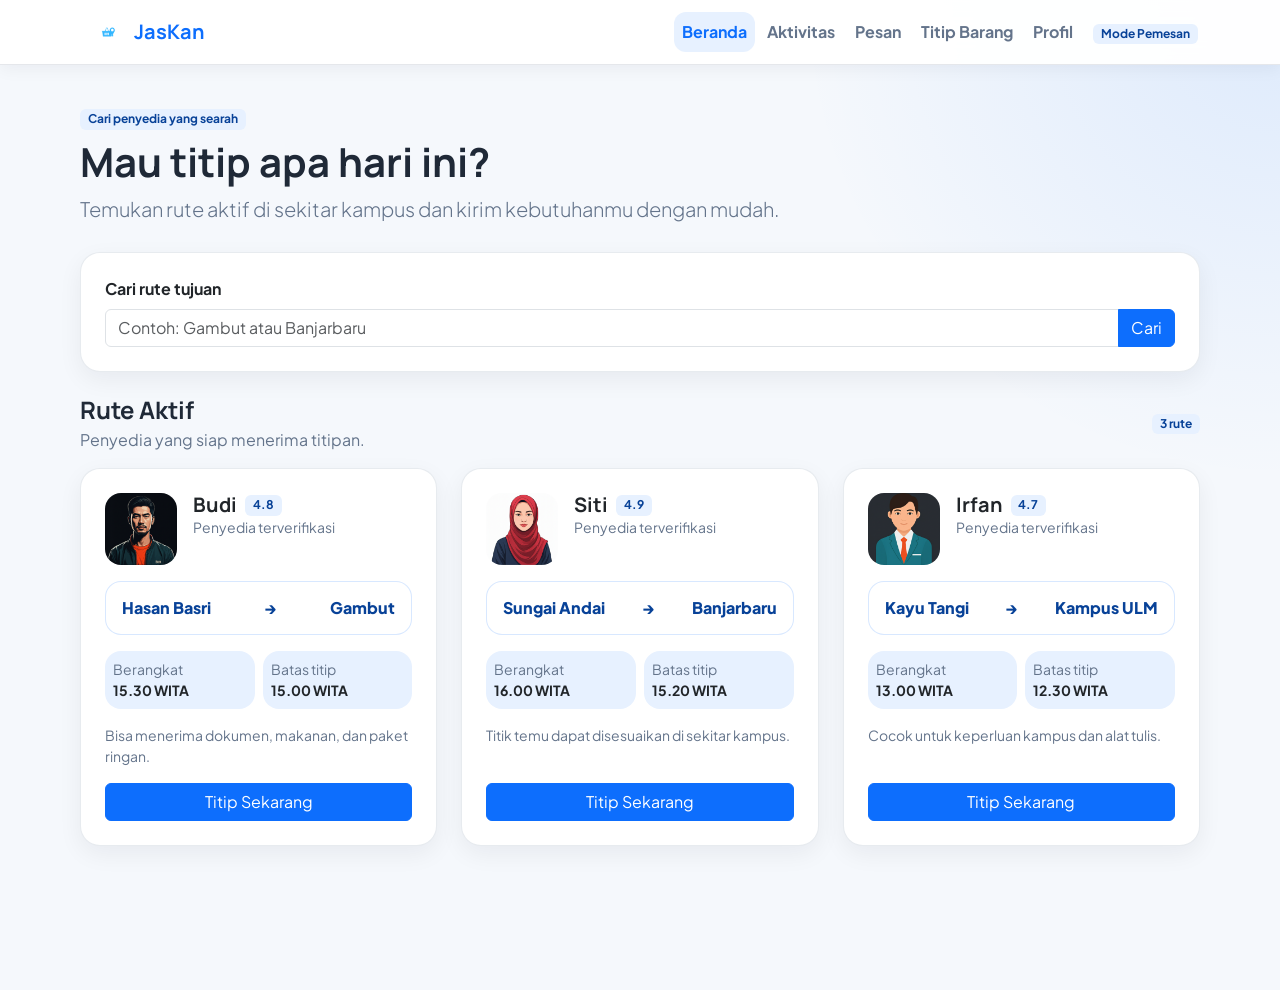
==== index.html @ 5e305ab1 "perpindahan ke js" ====
<!doctype html>
<html lang="id">
  <head>
    <meta charset="utf-8">
    <meta name="viewport" content="width=device-width, initial-scale=1">
    <title>Beranda - JasKan Pemesan</title>
    <link href="https://cdn.jsdelivr.net/npm/bootstrap@5.3.8/dist/css/bootstrap.min.css" rel="stylesheet">
    <link href="https://fonts.googleapis.com/css2?family=Manrope:wght@600;700;800&family=Plus+Jakarta+Sans:wght@400;500;600;700&display=swap" rel="stylesheet">
    <link rel="stylesheet" href="style.css">
  </head>
  <body class="mode-pemesan no-bottom-nav" data-mode="pemesan" data-root="">
    <nav class="navbar navbar-expand-md sticky-top app-navbar" aria-label="Navigasi utama">
      <div class="container">
        <button class="navbar-brand d-flex align-items-center gap-2 fw-bold border-0 bg-transparent" data-section="home">
          <img class="brand-logo" data-logo src="Asset/logobiru.png" alt="Logo JasKan">
          <span>JasKan</span>
        </button>
        <span class="badge mode-badge ms-auto me-2 d-md-none" data-mode-label>Mode Pemesan</span>
        <button class="navbar-toggler" type="button" data-bs-toggle="collapse" data-bs-target="#main-nav" aria-controls="main-nav" aria-expanded="false" aria-label="Buka navigasi">
          <span class="navbar-toggler-icon"></span>
        </button>
        <div class="collapse navbar-collapse" id="main-nav">
          <ul class="navbar-nav ms-auto align-items-md-center gap-md-1">
            <li class="nav-item"><button class="nav-link" data-section="home">Beranda</button></li>
            <li class="nav-item"><button class="nav-link" data-section="activity">Aktivitas</button></li>
            <li class="nav-item"><button class="nav-link" data-section="inbox">Pesan</button></li>
            <li class="nav-item"><button class="nav-link" data-section="form" data-form-label>Titip Barang</button></li>
            <li class="nav-item"><button class="nav-link" data-section="profile" data-profile-switch title="Ketuk dua kali untuk ganti mode">Profil</button></li>
            <li class="nav-item ms-md-2"><span class="badge mode-badge" data-mode-label>Mode Pemesan</span></li>
          </ul>
        </div>
      </div>
    </nav>

    <main id="app" class="page-shell"></main>

    <script src="jquery.js"></script>
    <script src="https://cdn.jsdelivr.net/npm/bootstrap@5.3.8/dist/js/bootstrap.bundle.min.js"></script>
    <script src="script.js"></script>
  </body>
</html>
---- style.css ----
:root {
  --theme: #0d6efd;
  --theme-dark: #084298;
  --theme-soft: #e7f1ff;
  --theme-rgb: 13, 110, 253;
  --surface: #f5f8fc;
  --text: #1f2937;
}

body.mode-pemesan {
  --theme: #0d6efd;
  --theme-dark: #084298;
  --theme-soft: #e7f1ff;
  --theme-rgb: 13, 110, 253;
}

body.mode-penyedia {
  --theme: #198754;
  --theme-dark: #0f5132;
  --theme-soft: #d1e7dd;
  --theme-rgb: 25, 135, 84;
}

html {
  scroll-behavior: smooth;
}

body {
  min-height: 100vh;
  padding-bottom: 6.5rem;
  color: var(--text);
  background:
    radial-gradient(circle at top right, rgba(var(--theme-rgb), 0.1), transparent 30rem),
    var(--surface);
  font-family: "Plus Jakarta Sans", system-ui, sans-serif;
}

h1,
h2,
h3,
h4,
.navbar-brand {
  font-family: "Manrope", system-ui, sans-serif;
}

.app-navbar {
  background: rgba(255, 255, 255, 0.95);
  border-bottom: 1px solid #e5e7eb;
  box-shadow: 0 0.25rem 1rem rgba(15, 23, 42, 0.05);
  backdrop-filter: blur(14px);
}

.brand-logo {
  width: 2.4rem;
  height: 2.4rem;
  object-fit: contain;
}

.navbar-brand,
.text-theme {
  color: var(--theme) !important;
}

.mode-badge {
  color: var(--theme-dark);
  background: var(--theme-soft);
}

.navbar-nav .nav-link {
  border: 0;
  border-radius: 0.75rem;
  color: #64748b;
  background: transparent;
  font-weight: 700;
}

.navbar-nav .nav-link:hover,
.navbar-nav .nav-link.active {
  color: var(--theme);
  background: var(--theme-soft);
}

.page-shell {
  width: min(100% - 2rem, 70rem);
  margin-inline: auto;
  padding-block: 2.5rem;
}

.page-heading {
  max-width: 48rem;
  margin-bottom: 1.75rem;
}

.page-heading p,
.text-muted-app {
  color: #64748b;
}

.app-section {
  animation: section-in 0.2s ease;
}

@keyframes section-in {
  from {
    opacity: 0;
    transform: translateY(0.4rem);
  }
  to {
    opacity: 1;
    transform: translateY(0);
  }
}

.app-card {
  height: 100%;
  border: 1px solid rgba(148, 163, 184, 0.22);
  border-radius: 1.25rem;
  box-shadow: 0 0.5rem 1.5rem rgba(15, 23, 42, 0.06);
}

.route-avatar,
.chat-avatar,
.profile-avatar {
  object-fit: cover;
}

.route-avatar {
  width: 4.5rem;
  height: 4.5rem;
  border-radius: 1rem;
}

.chat-avatar {
  width: 2.75rem;
  height: 2.75rem;
  border-radius: 50%;
}

.profile-avatar {
  width: 8rem;
  height: 8rem;
  border: 0.3rem solid #fff;
  border-radius: 50%;
  box-shadow: 0 0.75rem 2rem rgba(15, 23, 42, 0.12);
}

.soft-panel {
  border-radius: 1rem;
  background: var(--theme-soft);
}

.route-path {
  display: flex;
  align-items: center;
  justify-content: space-between;
  gap: 0.75rem;
  padding: 0.85rem 1rem;
  border: 1px solid rgba(var(--theme-rgb), 0.16);
  border-radius: 1rem;
  color: var(--theme-dark);
  background: #fff;
  font-weight: 800;
}

.route-path span {
  min-width: 0;
  overflow-wrap: anywhere;
}

.status-strip {
  border-left: 0.3rem solid var(--theme);
}

.btn-theme {
  --bs-btn-color: #fff;
  --bs-btn-bg: var(--theme);
  --bs-btn-border-color: var(--theme);
  --bs-btn-hover-color: #fff;
  --bs-btn-hover-bg: var(--theme-dark);
  --bs-btn-hover-border-color: var(--theme-dark);
  --bs-btn-active-color: #fff;
  --bs-btn-active-bg: var(--theme-dark);
  --bs-btn-active-border-color: var(--theme-dark);
}

.btn-outline-theme {
  --bs-btn-color: var(--theme);
  --bs-btn-border-color: var(--theme);
  --bs-btn-hover-color: #fff;
  --bs-btn-hover-bg: var(--theme);
  --bs-btn-hover-border-color: var(--theme);
}

.form-control:focus,
.form-select:focus,
.form-check-input:focus {
  border-color: rgba(var(--theme-rgb), 0.65);
  box-shadow: 0 0 0 0.25rem rgba(var(--theme-rgb), 0.16);
}

.form-check-input:checked,
.progress-bar {
  border-color: var(--theme);
  background-color: var(--theme);
}

.chat-window {
  min-height: 29rem;
  background: linear-gradient(180deg, rgba(var(--theme-rgb), 0.07), #fff 45%);
}

.chat-messages {
  height: 22rem;
  overflow-y: auto;
}

.chat-bubble {
  width: fit-content;
  max-width: 82%;
  padding: 0.75rem 1rem;
  border-radius: 1rem;
}

.chat-bubble.mine {
  margin-left: auto;
  color: #fff;
  background: var(--theme);
  border-bottom-right-radius: 0.25rem;
}

.chat-bubble.theirs {
  background: #e9ecef;
  border-bottom-left-radius: 0.25rem;
}

.bottom-nav {
  position: fixed;
  right: 0;
  bottom: 0;
  left: 0;
  z-index: 1030;
  padding: 0.5rem 0.75rem calc(0.5rem + env(safe-area-inset-bottom));
  background: rgba(255, 255, 255, 0.96);
  border-top: 1px solid #e5e7eb;
  backdrop-filter: blur(16px);
}

.bottom-nav-inner {
  display: grid;
  grid-template-columns: repeat(4, 1fr);
  max-width: 32rem;
  margin-inline: auto;
}

.bottom-nav .nav-link {
  display: flex;
  flex-direction: column;
  align-items: center;
  gap: 0.1rem;
  padding: 0.5rem 0.2rem;
  border: 0;
  border-radius: 0.8rem;
  color: #64748b;
  background: transparent;
  font-size: 0.72rem;
  font-weight: 700;
  touch-action: manipulation;
  user-select: none;
}

.bottom-nav .nav-link.active {
  color: var(--theme);
  background: var(--theme-soft);
}

.profile-switch-hint {
  color: #64748b;
  font-size: 0.8rem;
}

.page-alert {
  max-width: 48rem;
  margin-bottom: 1.5rem;
}

.profile-detail-list dt {
  color: #64748b;
  font-size: 0.72rem;
  font-weight: 700;
  letter-spacing: 0.04em;
  text-transform: uppercase;
}

.profile-detail-list dd {
  margin: 0.45rem 0 0;
  font-weight: 700;
  line-height: 1.55;
}

.profile-summary-card,
.profile-information-card {
  height: 100%;
}

.profile-eyebrow {
  display: block;
  margin-bottom: 0.2rem;
  color: var(--theme);
  font-size: 0.75rem;
  font-weight: 800;
  letter-spacing: 0.05em;
  text-transform: uppercase;
}

.profile-status-badge {
  padding: 0.65rem 0.85rem;
}

.profile-info-item {
  padding: 1rem;
  border: 1px solid rgba(var(--theme-rgb), 0.12);
  border-radius: 0.9rem;
  background: linear-gradient(145deg, #ffffff, var(--theme-soft));
}

.profile-menu .list-group-item.active {
  color: var(--theme-dark);
  background: var(--theme-soft);
  border-color: rgba(var(--theme-rgb), 0.18);
}

.profile-editor {
  min-height: 14rem;
}

.profile-editor .form-check {
  padding-block: 0.35rem;
}

@media (max-width: 575.98px) {
  .page-shell {
    width: min(100% - 1.5rem, 70rem);
    padding-top: 1.5rem;
  }

  .app-card {
    border-radius: 1rem;
  }

  .display-6 {
    font-size: 2rem;
  }
}
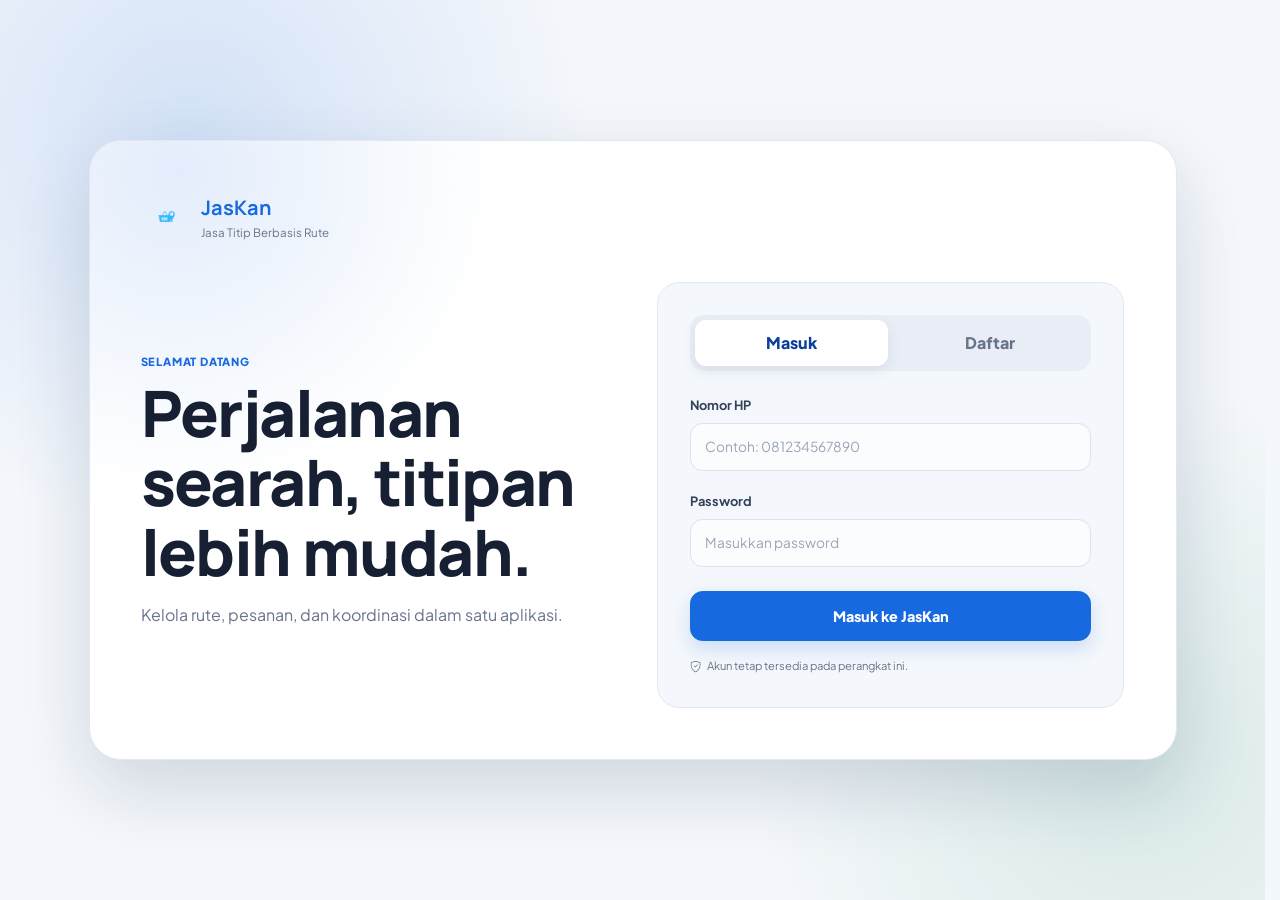
==== commit 4afcb2cd: "Major Change" ====
--- a/index.html
+++ b/index.html
@@ -3,17 +3,22 @@
   <head>
     <meta charset="utf-8">
     <meta name="viewport" content="width=device-width, initial-scale=1">
+    <meta name="description" content="JasKan menghubungkan pemesan dan penyedia jasa titip berdasarkan rute perjalanan yang searah.">
     <title>Beranda - JasKan Pemesan</title>
+    <link rel="preconnect" href="https://fonts.googleapis.com">
+    <link rel="preconnect" href="https://fonts.gstatic.com" crossorigin>
     <link href="https://cdn.jsdelivr.net/npm/bootstrap@5.3.8/dist/css/bootstrap.min.css" rel="stylesheet">
     <link href="https://fonts.googleapis.com/css2?family=Manrope:wght@600;700;800&family=Plus+Jakarta+Sans:wght@400;500;600;700&display=swap" rel="stylesheet">
+    <link href="https://cdn.jsdelivr.net/npm/bootstrap-icons@1.11.3/font/bootstrap-icons.min.css" rel="stylesheet">
+    <link rel="icon" href="Asset/logobiru.png" type="image/png">
     <link rel="stylesheet" href="style.css">
   </head>
-  <body class="mode-pemesan no-bottom-nav" data-mode="pemesan" data-root="">
+  <body class="mode-pemesan" data-mode="pemesan" data-root="">
     <nav class="navbar navbar-expand-md sticky-top app-navbar" aria-label="Navigasi utama">
       <div class="container">
         <button class="navbar-brand d-flex align-items-center gap-2 fw-bold border-0 bg-transparent" data-section="home">
           <img class="brand-logo" data-logo src="Asset/logobiru.png" alt="Logo JasKan">
-          <span>JasKan</span>
+          <span class="brand-copy"><strong>JasKan</strong><small>Jasa Titip Berbasis Rute</small></span>
         </button>
         <span class="badge mode-badge ms-auto me-2 d-md-none" data-mode-label>Mode Pemesan</span>
         <button class="navbar-toggler" type="button" data-bs-toggle="collapse" data-bs-target="#main-nav" aria-controls="main-nav" aria-expanded="false" aria-label="Buka navigasi">
--- a/style.css
+++ b/style.css
@@ -1,38 +1,58 @@
 :root {
-  --theme: #0d6efd;
-  --theme-dark: #084298;
-  --theme-soft: #e7f1ff;
-  --theme-rgb: 13, 110, 253;
-  --surface: #f5f8fc;
-  --text: #1f2937;
+  --theme: #1769e0;
+  --theme-dark: #0b3f99;
+  --theme-deep: #082b6f;
+  --theme-soft: #eaf2ff;
+  --theme-pale: #f5f8ff;
+  --theme-rgb: 23, 105, 224;
+  --ink: #172033;
+  --muted: #67748a;
+  --line: #e2e8f2;
+  --surface: #ffffff;
+  --surface-muted: #f4f7fb;
+  --shadow-sm: 0 8px 24px rgba(18, 42, 82, 0.07);
+  --shadow: 0 16px 42px rgba(18, 42, 82, 0.1);
+  --shadow-hover: 0 22px 54px rgba(18, 42, 82, 0.15);
 }
 
 body.mode-pemesan {
-  --theme: #0d6efd;
-  --theme-dark: #084298;
-  --theme-soft: #e7f1ff;
-  --theme-rgb: 13, 110, 253;
+  --theme: #1769e0;
+  --theme-dark: #0b3f99;
+  --theme-deep: #082b6f;
+  --theme-soft: #eaf2ff;
+  --theme-pale: #f5f8ff;
+  --theme-rgb: 23, 105, 224;
 }
 
 body.mode-penyedia {
-  --theme: #198754;
-  --theme-dark: #0f5132;
-  --theme-soft: #d1e7dd;
-  --theme-rgb: 25, 135, 84;
+  --theme: #16845a;
+  --theme-dark: #0b5d3d;
+  --theme-deep: #073d2b;
+  --theme-soft: #e2f4ec;
+  --theme-pale: #f3faf7;
+  --theme-rgb: 22, 132, 90;
+}
+
+* {
+  box-sizing: border-box;
 }
 
 html {
+  min-width: 320px;
   scroll-behavior: smooth;
+  scrollbar-gutter: stable;
 }
 
 body {
   min-height: 100vh;
-  padding-bottom: 6.5rem;
-  color: var(--text);
+  margin: 0;
+  color: var(--ink);
   background:
-    radial-gradient(circle at top right, rgba(var(--theme-rgb), 0.1), transparent 30rem),
-    var(--surface);
+    radial-gradient(circle at 92% 7%, rgba(var(--theme-rgb), 0.08), transparent 24rem),
+    linear-gradient(180deg, #f8faff 0, var(--surface-muted) 32rem, #f8faff 100%);
   font-family: "Plus Jakarta Sans", system-ui, sans-serif;
+  line-height: 1.6;
+  transition: background 0.25s ease;
 }
 
 h1,
@@ -40,70 +60,148 @@
 h3,
 h4,
 .navbar-brand {
+  color: var(--ink);
   font-family: "Manrope", system-ui, sans-serif;
+  letter-spacing: -0.025em;
+}
+
+button,
+input,
+select,
+textarea {
+  font: inherit;
 }
 
 .app-navbar {
-  background: rgba(255, 255, 255, 0.95);
-  border-bottom: 1px solid #e5e7eb;
-  box-shadow: 0 0.25rem 1rem rgba(15, 23, 42, 0.05);
-  backdrop-filter: blur(14px);
+  min-height: 4.75rem;
+  padding-block: 0.65rem;
+  background: rgba(255, 255, 255, 0.92);
+  border-bottom: 1px solid rgba(226, 232, 242, 0.88);
+  box-shadow: 0 8px 30px rgba(20, 39, 73, 0.06);
+  backdrop-filter: blur(18px);
+}
+
+.app-navbar > .container {
+  width: min(100% - 2rem, 72rem);
+  max-width: none;
+  padding-inline: 0;
+}
+
+.navbar-brand {
+  min-width: 10.5rem;
+  margin-right: 1.25rem;
+  padding: 0;
+  color: var(--theme) !important;
+  line-height: 1;
 }
 
 .brand-logo {
-  width: 2.4rem;
-  height: 2.4rem;
+  width: 2.5rem;
+  height: 2.5rem;
+  flex: 0 0 2.5rem;
   object-fit: contain;
-}
-
-.navbar-brand,
-.text-theme {
-  color: var(--theme) !important;
-}
-
-.mode-badge {
+  filter: drop-shadow(0 6px 9px rgba(var(--theme-rgb), 0.15));
+}
+
+.brand-copy {
+  display: flex;
+  flex-direction: column;
+  align-items: flex-start;
+}
+
+.brand-copy strong {
+  color: var(--theme);
+  font-size: 1.05rem;
+  letter-spacing: -0.03em;
+}
+
+.brand-copy small {
+  margin-top: 0.2rem;
+  color: #8490a3;
+  font-family: "Plus Jakarta Sans", system-ui, sans-serif;
+  font-size: 0.58rem;
+  font-weight: 700;
+  letter-spacing: 0.02em;
+}
+
+.navbar-nav {
+  min-height: 2.75rem;
+}
+
+.navbar-nav .nav-item {
+  display: flex;
+  align-items: center;
+}
+
+.navbar-nav .nav-link {
+  position: relative;
+  min-width: 5.15rem;
+  min-height: 2.55rem;
+  padding: 0.58rem 0.75rem;
+  color: #68758a;
+  background: transparent;
+  border: 0;
+  border-radius: 0.8rem;
+  font-size: 0.8rem;
+  font-weight: 700;
+  line-height: 1.2;
+  text-align: center;
+  transition: color 0.18s ease, background 0.18s ease, transform 0.18s ease;
+}
+
+.navbar-nav [data-section="form"] {
+  min-width: 7.1rem;
+}
+
+.navbar-nav [data-section="profile"] {
+  min-width: 4.6rem;
+}
+
+.navbar-nav .nav-link:hover {
+  color: var(--theme);
+  background: rgba(var(--theme-rgb), 0.06);
+}
+
+.navbar-nav .nav-link.active {
   color: var(--theme-dark);
   background: var(--theme-soft);
-}
-
-.navbar-nav .nav-link {
-  border: 0;
-  border-radius: 0.75rem;
-  color: #64748b;
-  background: transparent;
-  font-weight: 700;
-}
-
-.navbar-nav .nav-link:hover,
-.navbar-nav .nav-link.active {
-  color: var(--theme);
+  box-shadow: inset 0 0 0 1px rgba(var(--theme-rgb), 0.08);
+}
+
+.mode-badge,
+.count-badge {
+  color: var(--theme-dark);
   background: var(--theme-soft);
+  border: 1px solid rgba(var(--theme-rgb), 0.11);
+}
+
+.mode-badge {
+  padding: 0.48rem 0.68rem;
+  border-radius: 999px;
+  font-weight: 800;
+}
+
+.navbar-toggler {
+  padding: 0.42rem 0.55rem;
+  border-color: rgba(var(--theme-rgb), 0.18);
+  border-radius: 0.7rem;
+  box-shadow: none !important;
 }
 
 .page-shell {
-  width: min(100% - 2rem, 70rem);
+  width: min(100% - 2rem, 72rem);
   margin-inline: auto;
-  padding-block: 2.5rem;
-}
-
-.page-heading {
-  max-width: 48rem;
-  margin-bottom: 1.75rem;
-}
-
-.page-heading p,
-.text-muted-app {
-  color: #64748b;
+  padding-block: 3rem 4.5rem;
 }
 
 .app-section {
-  animation: section-in 0.2s ease;
+  animation: section-in 0.28s ease;
 }
 
 @keyframes section-in {
   from {
     opacity: 0;
-    transform: translateY(0.4rem);
+    transform: translateY(0.45rem);
   }
   to {
     opacity: 1;
@@ -111,11 +209,395 @@
   }
 }
 
+.page-heading {
+  position: relative;
+  max-width: 50rem;
+  margin-bottom: 2rem;
+  padding-left: 1.15rem;
+}
+
+.page-heading::before {
+  position: absolute;
+  top: 0.35rem;
+  bottom: 0.25rem;
+  left: 0;
+  width: 0.28rem;
+  content: "";
+  background: linear-gradient(180deg, var(--theme), rgba(var(--theme-rgb), 0.25));
+  border-radius: 999px;
+}
+
+.page-heading h1 {
+  margin-bottom: 0.65rem;
+  font-size: clamp(2rem, 4vw, 3rem);
+  line-height: 1.12;
+}
+
+.page-heading .lead,
+.text-muted-app,
+.section-heading-row p {
+  color: var(--muted);
+}
+
+.page-heading .lead {
+  max-width: 46rem;
+  font-size: 1rem;
+}
+
+.home-hero {
+  position: relative;
+  margin-bottom: 1.25rem;
+  padding: clamp(2rem, 5vw, 4.25rem);
+  color: #fff;
+  background:
+    radial-gradient(circle at 88% 12%, rgba(255, 255, 255, 0.18), transparent 28%),
+    radial-gradient(circle at 8% 95%, rgba(255, 255, 255, 0.08), transparent 25%),
+    linear-gradient(135deg, var(--theme-deep), var(--theme-dark) 52%, var(--theme));
+  border: 1px solid rgba(255, 255, 255, 0.12);
+  border-radius: 2rem;
+  box-shadow: 0 28px 70px rgba(var(--theme-rgb), 0.23);
+  overflow: hidden;
+}
+
+.home-hero::before,
+.home-hero::after {
+  position: absolute;
+  content: "";
+  border: 1px solid rgba(255, 255, 255, 0.08);
+  border-radius: 50%;
+}
+
+.home-hero::before {
+  top: -7rem;
+  right: -6rem;
+  width: 19rem;
+  height: 19rem;
+}
+
+.home-hero::after {
+  bottom: -8rem;
+  left: 38%;
+  width: 16rem;
+  height: 16rem;
+}
+
+.home-hero .row {
+  position: relative;
+  z-index: 1;
+}
+
+.hero-kicker {
+  display: inline-flex;
+  align-items: center;
+  gap: 0.5rem;
+  margin-bottom: 1.25rem;
+  padding: 0.48rem 0.8rem;
+  color: #fff;
+  background: rgba(255, 255, 255, 0.11);
+  border: 1px solid rgba(255, 255, 255, 0.2);
+  border-radius: 999px;
+  font-size: 0.72rem;
+  font-weight: 800;
+  backdrop-filter: blur(8px);
+}
+
+.hero-kicker i,
+.hero-trust i {
+  color: #aee8cc;
+}
+
+.mode-pemesan .hero-kicker i,
+.mode-pemesan .hero-trust i {
+  color: #ffd277;
+}
+
+.home-hero h1 {
+  max-width: 43rem;
+  margin-bottom: 1.15rem;
+  color: #fff;
+  font-size: clamp(2.25rem, 5.2vw, 4.15rem);
+  font-weight: 800;
+  line-height: 1.08;
+  letter-spacing: -0.055em;
+}
+
+.hero-lead {
+  max-width: 41rem;
+  margin-bottom: 1.8rem;
+  color: rgba(255, 255, 255, 0.78);
+  font-size: clamp(0.95rem, 1.7vw, 1.08rem);
+}
+
+.hero-actions {
+  display: flex;
+  flex-wrap: wrap;
+  gap: 0.75rem;
+}
+
+.btn {
+  border-radius: 0.78rem;
+  font-weight: 800;
+  transition: transform 0.18s ease, box-shadow 0.18s ease, background 0.18s ease;
+}
+
+.btn:hover {
+  transform: translateY(-1px);
+}
+
+.btn-lg {
+  padding: 0.82rem 1.3rem;
+  font-size: 0.9rem;
+}
+
+.btn-hero {
+  color: var(--theme-deep);
+  background: #fff;
+  border-color: #fff;
+  box-shadow: 0 12px 28px rgba(1, 18, 49, 0.2);
+}
+
+.btn-hero:hover {
+  color: var(--theme-deep);
+  background: #f8fbff;
+  border-color: #f8fbff;
+  box-shadow: 0 16px 34px rgba(1, 18, 49, 0.27);
+}
+
+.btn-hero-ghost {
+  color: #fff;
+  background: rgba(255, 255, 255, 0.08);
+  border-color: rgba(255, 255, 255, 0.38);
+}
+
+.btn-hero-ghost:hover {
+  color: var(--theme-deep);
+  background: #fff;
+  border-color: #fff;
+}
+
+.hero-trust {
+  display: flex;
+  flex-wrap: wrap;
+  gap: 1rem;
+  margin-top: 1.55rem;
+  color: rgba(255, 255, 255, 0.78);
+  font-size: 0.74rem;
+  font-weight: 700;
+}
+
+.hero-trust span {
+  display: inline-flex;
+  align-items: center;
+  gap: 0.35rem;
+}
+
+.hero-route-preview {
+  position: relative;
+  padding: 1.35rem;
+  background: rgba(255, 255, 255, 0.11);
+  border: 1px solid rgba(255, 255, 255, 0.2);
+  border-radius: 1.5rem;
+  box-shadow: 0 24px 48px rgba(1, 18, 49, 0.18);
+  backdrop-filter: blur(12px);
+}
+
+.hero-preview-top {
+  display: flex;
+  align-items: center;
+  gap: 0.75rem;
+}
+
+.hero-preview-icon {
+  display: grid;
+  width: 3rem;
+  height: 3rem;
+  flex: 0 0 3rem;
+  place-items: center;
+  color: var(--theme-dark);
+  background: #fff;
+  border-radius: 0.9rem;
+  font-size: 1.15rem;
+}
+
+.hero-preview-top div {
+  min-width: 0;
+  flex: 1;
+}
+
+.hero-preview-top small,
+.hero-route-line small,
+.hero-preview-note small {
+  display: block;
+  color: rgba(255, 255, 255, 0.65);
+  font-size: 0.68rem;
+}
+
+.hero-preview-top strong,
+.hero-route-line strong {
+  display: block;
+  color: #fff;
+  font-size: 0.9rem;
+}
+
+.live-dot {
+  padding: 0.32rem 0.52rem;
+  color: #d8ffeb;
+  background: rgba(82, 210, 141, 0.18);
+  border: 1px solid rgba(155, 245, 197, 0.25);
+  border-radius: 999px;
+  font-size: 0.64rem;
+  font-weight: 800;
+}
+
+.hero-route-line {
+  display: grid;
+  grid-template-columns: minmax(0, 1fr) auto minmax(0, 1fr);
+  align-items: center;
+  gap: 0.75rem;
+  margin-block: 1rem;
+  padding: 1rem;
+  background: rgba(2, 19, 49, 0.18);
+  border-radius: 1rem;
+}
+
+.hero-route-line > i {
+  color: rgba(255, 255, 255, 0.65);
+}
+
+.hero-route-line span:last-child {
+  text-align: right;
+}
+
+.hero-preview-note {
+  display: flex;
+  align-items: center;
+  gap: 0.75rem;
+  padding-top: 0.2rem;
+}
+
+.hero-preview-note > i {
+  font-size: 1.2rem;
+}
+
+.hero-preview-note strong {
+  display: block;
+  color: #fff;
+  font-size: 0.8rem;
+}
+
+.home-highlights {
+  position: relative;
+  z-index: 2;
+  margin: -0.1rem 1.25rem 2.8rem;
+  padding: 1rem;
+  background: rgba(255, 255, 255, 0.96);
+  border: 1px solid var(--line);
+  border-radius: 1.25rem;
+  box-shadow: var(--shadow);
+}
+
+.highlight-item {
+  display: flex;
+  height: 100%;
+  align-items: center;
+  gap: 0.85rem;
+  padding: 0.65rem 0.85rem;
+  border-right: 1px solid var(--line);
+}
+
+.home-highlights .col-md-4:last-child .highlight-item {
+  border-right: 0;
+}
+
+.highlight-item > i {
+  display: grid;
+  width: 2.65rem;
+  height: 2.65rem;
+  flex: 0 0 2.65rem;
+  place-items: center;
+  color: var(--theme);
+  background: var(--theme-soft);
+  border-radius: 0.8rem;
+  font-size: 1.05rem;
+}
+
+.highlight-item strong,
+.highlight-item span {
+  display: block;
+}
+
+.highlight-item strong {
+  font-size: 0.82rem;
+}
+
+.highlight-item span {
+  color: var(--muted);
+  font-size: 0.7rem;
+}
+
+.section-heading-row {
+  display: flex;
+  align-items: end;
+  justify-content: space-between;
+  gap: 1rem;
+  margin-bottom: 1.25rem;
+}
+
+.section-heading-row h2 {
+  margin: 0.18rem 0 0.2rem;
+  font-size: clamp(1.55rem, 3vw, 2rem);
+  font-weight: 800;
+}
+
+.section-heading-row p {
+  margin: 0;
+  font-size: 0.88rem;
+}
+
+.section-eyebrow {
+  color: var(--theme);
+  font-size: 0.7rem;
+  font-weight: 800;
+  letter-spacing: 0.07em;
+  text-transform: uppercase;
+}
+
+.count-badge {
+  flex: 0 0 auto;
+  padding: 0.48rem 0.72rem;
+  border-radius: 999px;
+  font-size: 0.7rem;
+  font-weight: 800;
+}
+
 .app-card {
   height: 100%;
-  border: 1px solid rgba(148, 163, 184, 0.22);
-  border-radius: 1.25rem;
-  box-shadow: 0 0.5rem 1.5rem rgba(15, 23, 42, 0.06);
+  background: rgba(255, 255, 255, 0.98);
+  border: 1px solid var(--line);
+  border-radius: 1.35rem;
+  box-shadow: var(--shadow-sm);
+  overflow: hidden;
+}
+
+.route-card,
+.route-summary-card,
+.order-card,
+.activity-card {
+  transition: border-color 0.2s ease, box-shadow 0.2s ease, transform 0.2s ease;
+}
+
+.route-card:hover,
+.route-summary-card:hover,
+.order-card:hover,
+.activity-card:hover {
+  border-color: rgba(var(--theme-rgb), 0.22);
+  box-shadow: var(--shadow-hover);
+  transform: translateY(-4px);
+}
+
+.search-card {
+  border-color: rgba(var(--theme-rgb), 0.16);
+  box-shadow: var(--shadow);
 }
 
 .route-avatar,
@@ -125,46 +607,55 @@
 }
 
 .route-avatar {
-  width: 4.5rem;
-  height: 4.5rem;
+  width: 4.25rem;
+  height: 4.25rem;
+  border: 3px solid #fff;
   border-radius: 1rem;
+  box-shadow: 0 8px 20px rgba(20, 39, 73, 0.12);
 }
 
 .chat-avatar {
   width: 2.75rem;
   height: 2.75rem;
+  border: 2px solid #fff;
   border-radius: 50%;
+  box-shadow: 0 5px 12px rgba(20, 39, 73, 0.12);
 }
 
 .profile-avatar {
-  width: 8rem;
-  height: 8rem;
-  border: 0.3rem solid #fff;
+  width: 8.25rem;
+  height: 8.25rem;
+  border: 0.35rem solid #fff;
   border-radius: 50%;
-  box-shadow: 0 0.75rem 2rem rgba(15, 23, 42, 0.12);
+  box-shadow: 0 1rem 2.4rem rgba(20, 39, 73, 0.15);
 }
 
 .soft-panel {
+  background: linear-gradient(145deg, #fff, var(--theme-pale));
+  border: 1px solid rgba(var(--theme-rgb), 0.1);
   border-radius: 1rem;
-  background: var(--theme-soft);
 }
 
 .route-path {
-  display: flex;
+  display: grid;
+  grid-template-columns: minmax(0, 1fr) auto minmax(0, 1fr);
   align-items: center;
-  justify-content: space-between;
   gap: 0.75rem;
   padding: 0.85rem 1rem;
-  border: 1px solid rgba(var(--theme-rgb), 0.16);
+  color: var(--theme-dark);
+  background: var(--theme-pale);
+  border: 1px solid rgba(var(--theme-rgb), 0.12);
   border-radius: 1rem;
-  color: var(--theme-dark);
-  background: #fff;
   font-weight: 800;
 }
 
 .route-path span {
   min-width: 0;
   overflow-wrap: anywhere;
+}
+
+.route-path span:last-child {
+  text-align: right;
 }
 
 .status-strip {
@@ -181,120 +672,199 @@
   --bs-btn-active-color: #fff;
   --bs-btn-active-bg: var(--theme-dark);
   --bs-btn-active-border-color: var(--theme-dark);
+  box-shadow: 0 8px 18px rgba(var(--theme-rgb), 0.18);
 }
 
 .btn-outline-theme {
   --bs-btn-color: var(--theme);
-  --bs-btn-border-color: var(--theme);
+  --bs-btn-border-color: rgba(var(--theme-rgb), 0.45);
   --bs-btn-hover-color: #fff;
   --bs-btn-hover-bg: var(--theme);
   --bs-btn-hover-border-color: var(--theme);
 }
 
+.form-card-heading {
+  display: flex;
+  align-items: center;
+  gap: 1rem;
+  margin-bottom: 2rem;
+  padding-bottom: 1.4rem;
+  border-bottom: 1px solid var(--line);
+}
+
+.form-card-heading > span {
+  display: grid;
+  width: 3.3rem;
+  height: 3.3rem;
+  flex: 0 0 3.3rem;
+  place-items: center;
+  color: var(--theme);
+  background: var(--theme-soft);
+  border-radius: 1rem;
+  font-size: 1.25rem;
+}
+
+.form-card-heading h2 {
+  margin-bottom: 0.15rem;
+  font-size: 1.2rem;
+  font-weight: 800;
+}
+
+.form-card-heading p {
+  margin: 0;
+  color: var(--muted);
+  font-size: 0.8rem;
+}
+
+.form-label {
+  margin-bottom: 0.48rem;
+  color: #344158;
+  font-size: 0.8rem;
+}
+
+.form-control,
+.form-select {
+  min-height: 3rem;
+  padding: 0.7rem 0.9rem;
+  color: var(--ink);
+  background-color: #fbfcfe;
+  border-color: #dce3ee;
+  border-radius: 0.78rem;
+  font-size: 0.86rem;
+}
+
+textarea.form-control {
+  min-height: auto;
+}
+
+.form-control::placeholder {
+  color: #9aa5b5;
+}
+
 .form-control:focus,
 .form-select:focus,
 .form-check-input:focus {
-  border-color: rgba(var(--theme-rgb), 0.65);
-  box-shadow: 0 0 0 0.25rem rgba(var(--theme-rgb), 0.16);
+  border-color: rgba(var(--theme-rgb), 0.58);
+  box-shadow: 0 0 0 0.22rem rgba(var(--theme-rgb), 0.13);
 }
 
 .form-check-input:checked,
 .progress-bar {
+  background-color: var(--theme);
   border-color: var(--theme);
-  background-color: var(--theme);
+}
+
+.form-text {
+  color: #8490a3;
+  font-size: 0.72rem;
+}
+
+.conversation-card {
+  min-height: 29rem;
 }
 
 .chat-window {
   min-height: 29rem;
-  background: linear-gradient(180deg, rgba(var(--theme-rgb), 0.07), #fff 45%);
+  background: linear-gradient(180deg, var(--theme-pale), #fff 45%);
+}
+
+.chat-window .card-header,
+.chat-window .card-footer {
+  border-color: var(--line);
 }
 
 .chat-messages {
   height: 22rem;
+  padding: 1.35rem;
   overflow-y: auto;
 }
 
 .chat-bubble {
   width: fit-content;
   max-width: 82%;
-  padding: 0.75rem 1rem;
+  padding: 0.78rem 1rem;
   border-radius: 1rem;
+  box-shadow: 0 5px 14px rgba(20, 39, 73, 0.07);
+  font-size: 0.84rem;
+  overflow-wrap: anywhere;
+}
+
+.chat-message-text {
+  display: block;
+}
+
+.chat-bubble time {
+  display: block;
+  margin-top: 0.35rem;
+  font-size: 0.65rem;
+  line-height: 1;
+  text-align: right;
+  opacity: 0.72;
 }
 
 .chat-bubble.mine {
   margin-left: auto;
   color: #fff;
-  background: var(--theme);
+  background: linear-gradient(135deg, var(--theme), var(--theme-dark));
   border-bottom-right-radius: 0.25rem;
 }
 
 .chat-bubble.theirs {
-  background: #e9ecef;
+  color: #3a4659;
+  background: #fff;
+  border: 1px solid var(--line);
   border-bottom-left-radius: 0.25rem;
 }
 
-.bottom-nav {
-  position: fixed;
-  right: 0;
-  bottom: 0;
-  left: 0;
-  z-index: 1030;
-  padding: 0.5rem 0.75rem calc(0.5rem + env(safe-area-inset-bottom));
-  background: rgba(255, 255, 255, 0.96);
-  border-top: 1px solid #e5e7eb;
-  backdrop-filter: blur(16px);
-}
-
-.bottom-nav-inner {
-  display: grid;
-  grid-template-columns: repeat(4, 1fr);
-  max-width: 32rem;
-  margin-inline: auto;
-}
-
-.bottom-nav .nav-link {
-  display: flex;
-  flex-direction: column;
-  align-items: center;
-  gap: 0.1rem;
-  padding: 0.5rem 0.2rem;
+.chat-bubble.theirs time {
+  text-align: left;
+}
+
+.order-timestamp {
+  display: block;
+  margin-top: 0.2rem;
+  color: var(--muted);
+  font-size: 0.7rem;
+  line-height: 1.35;
+}
+
+.profile-switch-hint {
+  color: var(--muted);
+  font-size: 0.75rem;
+}
+
+.page-alert {
+  max-width: 50rem;
+  margin-bottom: 1.5rem;
+}
+
+.page-alert .alert {
   border: 0;
-  border-radius: 0.8rem;
-  color: #64748b;
-  background: transparent;
-  font-size: 0.72rem;
+  border-radius: 0.9rem;
+  box-shadow: var(--shadow-sm);
+  font-size: 0.82rem;
   font-weight: 700;
-  touch-action: manipulation;
-  user-select: none;
-}
-
-.bottom-nav .nav-link.active {
-  color: var(--theme);
-  background: var(--theme-soft);
-}
-
-.profile-switch-hint {
-  color: #64748b;
-  font-size: 0.8rem;
-}
-
-.page-alert {
-  max-width: 48rem;
-  margin-bottom: 1.5rem;
+}
+
+.profile-summary-card {
+  position: relative;
+  background:
+    radial-gradient(circle at 50% 0, rgba(var(--theme-rgb), 0.13), transparent 14rem),
+    #fff;
 }
 
 .profile-detail-list dt {
-  color: #64748b;
-  font-size: 0.72rem;
+  color: var(--muted);
+  font-size: 0.68rem;
+  font-weight: 800;
+  letter-spacing: 0.06em;
+  text-transform: uppercase;
+}
+
+.profile-detail-list dd {
+  margin: 0.42rem 0 0;
   font-weight: 700;
-  letter-spacing: 0.04em;
-  text-transform: uppercase;
-}
-
-.profile-detail-list dd {
-  margin: 0.45rem 0 0;
-  font-weight: 700;
-  line-height: 1.55;
+  line-height: 1.5;
 }
 
 .profile-summary-card,
@@ -306,9 +876,9 @@
   display: block;
   margin-bottom: 0.2rem;
   color: var(--theme);
-  font-size: 0.75rem;
+  font-size: 0.7rem;
   font-weight: 800;
-  letter-spacing: 0.05em;
+  letter-spacing: 0.06em;
   text-transform: uppercase;
 }
 
@@ -318,9 +888,22 @@
 
 .profile-info-item {
   padding: 1rem;
-  border: 1px solid rgba(var(--theme-rgb), 0.12);
+  background: linear-gradient(145deg, #fff, var(--theme-pale));
+  border: 1px solid rgba(var(--theme-rgb), 0.1);
   border-radius: 0.9rem;
-  background: linear-gradient(145deg, #ffffff, var(--theme-soft));
+}
+
+.profile-menu .list-group-item {
+  color: #536077;
+  background: transparent;
+  border-color: var(--line);
+  font-size: 0.84rem;
+  font-weight: 700;
+}
+
+.profile-menu .list-group-item:hover {
+  color: var(--theme);
+  background: var(--theme-pale);
 }
 
 .profile-menu .list-group-item.active {
@@ -334,20 +917,729 @@
 }
 
 .profile-editor .form-check {
-  padding-block: 0.35rem;
+  padding-block: 0.4rem;
+}
+
+.empty-state {
+  padding: 2rem;
+  text-align: center;
+}
+
+.empty-state-icon {
+  display: grid;
+  width: 3.5rem;
+  height: 3.5rem;
+  margin: 0 auto 1rem;
+  place-items: center;
+  color: var(--theme);
+  background: var(--theme-soft);
+  border-radius: 1rem;
+  font-size: 1.3rem;
+}
+
+.auth-state {
+  background:
+    radial-gradient(circle at 15% 15%, rgba(23, 105, 224, 0.15), transparent 25rem),
+    radial-gradient(circle at 90% 85%, rgba(22, 132, 90, 0.12), transparent 24rem),
+    #f4f7fb;
+}
+
+.auth-state .page-shell {
+  width: 100%;
+  padding: 0;
+}
+
+.auth-shell {
+  display: grid;
+  min-height: 100vh;
+  padding: 2rem;
+  place-items: center;
+}
+
+.auth-card {
+  display: grid;
+  width: min(100%, 68rem);
+  grid-template-columns: 1.05fr 0.95fr;
+  padding: clamp(1.5rem, 4vw, 3.5rem);
+  background:
+    radial-gradient(circle at 8% 5%, rgba(var(--theme-rgb), 0.12), transparent 20rem),
+    #fff;
+  border: 1px solid var(--line);
+  border-radius: 2rem;
+  box-shadow: 0 28px 75px rgba(18, 42, 82, 0.16);
+}
+
+.auth-brand {
+  display: flex;
+  grid-column: 1 / -1;
+  align-items: center;
+  gap: 0.75rem;
+  margin-bottom: 2.5rem;
+}
+
+.auth-brand img {
+  width: 3rem;
+  height: 3rem;
+  object-fit: contain;
+}
+
+.auth-brand strong,
+.auth-brand span {
+  display: block;
+}
+
+.auth-brand strong {
+  color: var(--theme);
+  font-family: "Manrope", system-ui, sans-serif;
+  font-size: 1.25rem;
+}
+
+.auth-brand span {
+  color: var(--muted);
+  font-size: 0.72rem;
+}
+
+.auth-intro {
+  align-self: center;
+  padding-right: clamp(1rem, 4vw, 4rem);
+}
+
+.auth-intro h1 {
+  max-width: 29rem;
+  margin: 0.35rem 0 1rem;
+  font-size: clamp(2.15rem, 5vw, 4rem);
+  font-weight: 800;
+  line-height: 1.08;
+}
+
+.auth-intro p {
+  max-width: 28rem;
+  color: var(--muted);
+}
+
+.auth-panel {
+  padding: clamp(1.25rem, 3vw, 2rem);
+  background: var(--surface-muted);
+  border: 1px solid var(--line);
+  border-radius: 1.4rem;
+}
+
+.auth-tabs {
+  display: grid;
+  grid-template-columns: 1fr 1fr;
+  gap: 0.35rem;
+  margin-bottom: 1.25rem;
+  padding: 0.3rem;
+  background: #e9eef6;
+  border-radius: 0.9rem;
+}
+
+.auth-tab {
+  padding: 0.65rem;
+  color: var(--muted);
+  background: transparent;
+  border: 0;
+  border-radius: 0.7rem;
+  font-weight: 800;
+}
+
+.auth-tab.active {
+  color: var(--theme-dark);
+  background: #fff;
+  box-shadow: 0 5px 15px rgba(18, 42, 82, 0.08);
+}
+
+.auth-note {
+  display: flex;
+  align-items: center;
+  gap: 0.4rem;
+  margin-top: 1rem;
+  color: var(--muted);
+  font-size: 0.7rem;
+}
+
+.conversation-list {
+  display: grid;
+  gap: 0.5rem;
+}
+
+.conversation-item {
+  display: grid;
+  grid-template-columns: auto minmax(0, 1fr) auto;
+  align-items: center;
+  gap: 0.65rem;
+  width: 100%;
+  padding: 0.75rem;
+  color: var(--ink);
+  background: transparent;
+  border: 1px solid transparent;
+  border-radius: 0.9rem;
+  text-align: left;
+}
+
+.conversation-item:hover,
+.conversation-item.active {
+  background: var(--theme-pale);
+  border-color: rgba(var(--theme-rgb), 0.13);
+}
+
+.conversation-item strong,
+.conversation-item small {
+  display: block;
+}
+
+.conversation-item small {
+  color: var(--muted);
+  font-size: 0.68rem;
+}
+
+.conversation-item .badge {
+  max-width: 6rem;
+  white-space: normal;
+  font-size: 0.58rem;
+  text-align: center;
+}
+
+.chat-empty {
+  display: grid;
+  min-height: 17rem;
+  place-items: center;
+  align-content: center;
+  color: var(--muted);
+  text-align: center;
+}
+
+.chat-empty i {
+  margin-bottom: 0.65rem;
+  color: var(--theme);
+  font-size: 2rem;
+}
+
+.chat-empty strong,
+.chat-empty span {
+  display: block;
+}
+
+.chat-empty span {
+  max-width: 20rem;
+  margin-top: 0.3rem;
+  font-size: 0.78rem;
+}
+
+.payment-summary,
+.review-summary,
+.review-form,
+.payment-proof-form {
+  padding: 0.9rem;
+  background: #fbfcfe;
+  border: 1px solid var(--line);
+  border-radius: 0.9rem;
+}
+
+.payment-proof-preview,
+.file-preview {
+  display: flex;
+  align-items: center;
+  gap: 0.75rem;
+  padding: 0.7rem;
+  background: var(--theme-pale);
+  border: 1px solid rgba(var(--theme-rgb), 0.1);
+  border-radius: 0.75rem;
+}
+
+.payment-proof-preview img,
+.file-preview img {
+  width: 3.5rem;
+  height: 3.5rem;
+  flex: 0 0 3.5rem;
+  object-fit: cover;
+  border-radius: 0.55rem;
+}
+
+.payment-proof-preview > i,
+.file-preview > i {
+  color: var(--theme);
+  font-size: 1.5rem;
+}
+
+.payment-proof-preview strong,
+.payment-proof-preview small,
+.file-preview strong,
+.file-preview small {
+  display: block;
+}
+
+.payment-proof-preview small,
+.file-preview small,
+.file-name {
+  color: var(--muted);
+  font-size: 0.68rem;
+}
+
+.payment-proof-modal-content {
+  overflow: hidden;
+  border: 0;
+  border-radius: 1.25rem;
+  box-shadow: 0 24px 70px rgba(18, 35, 62, 0.2);
+}
+
+.payment-proof-modal-image {
+  display: block;
+  width: min(680px, 90vw);
+  height: auto;
+  max-height: 72vh;
+  margin-inline: auto;
+  object-fit: contain;
+  border-radius: 0.8rem;
+}
+
+.payment-proof-modal-fallback {
+  display: grid;
+  min-height: 16rem;
+  gap: 0.6rem;
+  place-items: center;
+  align-content: center;
+  color: var(--muted);
+  background: #f7f9fc;
+  border: 1px dashed var(--line);
+  border-radius: 0.9rem;
+}
+
+.payment-proof-modal-fallback i {
+  color: var(--theme);
+  font-size: 2.5rem;
+}
+
+.file-name {
+  display: block;
+  margin-top: 0.4rem;
+  overflow-wrap: anywhere;
+}
+
+.payment-destination-card {
+  display: grid;
+  grid-template-columns: auto minmax(0, 1fr) auto;
+  gap: 1rem;
+  align-items: center;
+  padding: 1.25rem;
+  background: var(--theme-pale);
+  border: 1px solid rgba(var(--theme-rgb), 0.14);
+  border-radius: 1.1rem;
+}
+
+.payment-destination-icon {
+  display: grid;
+  width: 3.25rem;
+  height: 3.25rem;
+  place-items: center;
+  color: #fff;
+  background: linear-gradient(135deg, var(--theme-deep), var(--theme));
+  border-radius: 1rem;
+  font-size: 1.35rem;
+}
+
+.payment-destination-heading {
+  min-width: 0;
+}
+
+.payment-destination-details {
+  display: flex;
+  flex-wrap: wrap;
+  gap: 0.75rem 1.4rem;
+  grid-column: 2 / -1;
+  margin: 0;
+}
+
+.payment-destination-details div {
+  min-width: 9rem;
+}
+
+.payment-destination-details dt {
+  margin-bottom: 0.15rem;
+  color: var(--muted);
+  font-size: 0.68rem;
+}
+
+.payment-destination-details dd {
+  margin: 0;
+  color: var(--ink);
+  font-family: "Manrope", system-ui, sans-serif;
+  font-size: 1rem;
+  font-weight: 800;
+  overflow-wrap: anywhere;
+}
+
+.payment-cash-card {
+  grid-template-columns: auto minmax(0, 1fr);
+}
+
+.payment-destination-summary {
+  display: flex;
+  gap: 0.65rem;
+  align-items: center;
+  padding: 0.7rem 0.8rem;
+  background: var(--theme-pale);
+  border-radius: 0.75rem;
+}
+
+.payment-destination-summary > i {
+  color: var(--theme);
+  font-size: 1.15rem;
+}
+
+.payment-destination-summary small,
+.payment-destination-summary strong {
+  display: block;
+}
+
+.payment-destination-summary small {
+  color: var(--muted);
+  font-size: 0.65rem;
+}
+
+.payment-destination-summary strong {
+  font-size: 0.76rem;
+}
+
+.qris-card {
+  display: flex;
+  flex-direction: column;
+  align-items: center;
+  padding: 1.5rem;
+  background: var(--theme-pale);
+  border: 1px solid rgba(var(--theme-rgb), 0.14);
+  border-radius: 1.1rem;
+  text-align: center;
+}
+
+.qris-instruction {
+  max-width: 31rem;
+  margin: 0.25rem auto 1.25rem;
+}
+
+.qris-image-wrap {
+  display: grid;
+  width: min(340px, 100%);
+  min-height: 260px;
+  place-items: center;
+  padding: 0.75rem;
+  background: #fff;
+  border: 1px solid var(--line);
+  border-radius: 1rem;
+  box-shadow: 0 12px 28px rgba(18, 35, 62, 0.08);
+}
+
+.qris-image {
+  display: block;
+  width: min(320px, 100%);
+  height: auto;
+  object-fit: contain;
+}
+
+.qris-enlarge {
+  margin-top: 1rem;
+}
+
+.qris-fallback {
+  display: grid;
+  gap: 0.45rem;
+  place-items: center;
+  color: var(--muted);
+  font-size: 0.76rem;
+  text-align: center;
+}
+
+.qris-fallback i {
+  color: var(--theme);
+  font-size: 2rem;
+}
+
+.qris-modal-content {
+  overflow: hidden;
+  border: 0;
+  border-radius: 1.25rem;
+  box-shadow: 0 24px 70px rgba(18, 35, 62, 0.2);
+}
+
+.qris-modal-image {
+  display: block;
+  width: min(520px, 90vw);
+  height: auto;
+  max-height: 70vh;
+  margin-inline: auto;
+  object-fit: contain;
+}
+
+#qris-modal .qris-fallback {
+  min-height: 16rem;
+}
+
+.review-stars {
+  color: #f4a824;
+  font-size: 1.05rem;
+  letter-spacing: 0.08em;
+}
+
+.verification-card {
+  border-color: rgba(var(--theme-rgb), 0.16);
+}
+
+.verification-note {
+  display: inline-flex;
+  gap: 0.5rem;
+  align-items: center;
+  padding: 0.7rem 0.85rem;
+  color: #775b04;
+  background: #fff7d6;
+  border: 1px solid #f0df9a;
+  border-radius: 0.75rem;
+  font-size: 0.78rem;
+  font-weight: 700;
+}
+
+.verification-status-badge {
+  color: var(--theme-dark);
+  background: var(--theme-soft);
+  border: 1px solid rgba(var(--theme-rgb), 0.2);
+}
+
+.verification-status-waiting {
+  color: #765b08;
+  background: #fff6cf;
+  border-color: #ecd77e;
+}
+
+.verification-status-complete {
+  color: #fff;
+  background: var(--theme);
+  border-color: var(--theme);
+}
+
+.verification-status-unverified {
+  color: var(--theme-dark);
+  background: var(--theme-pale);
+}
+
+.verification-note-complete {
+  color: var(--theme-dark);
+  background: var(--theme-pale);
+  border-color: rgba(var(--theme-rgb), 0.22);
+}
+
+@media (max-width: 991.98px) {
+  .home-hero {
+    padding: 2.5rem;
+  }
+
+  .hero-route-preview {
+    max-width: 39rem;
+  }
+
+  .highlight-item {
+    border-right: 0;
+  }
+
+  .auth-card {
+    grid-template-columns: 1fr;
+  }
+
+  .auth-intro {
+    padding: 0 0 1.5rem;
+  }
+}
+
+@media (max-width: 767.98px) {
+  html {
+    scrollbar-gutter: auto;
+  }
+
+  .app-navbar {
+    min-height: 4.25rem;
+    padding-block: 0.48rem;
+  }
+
+  .app-navbar > .container {
+    width: min(100% - 1.5rem, 72rem);
+  }
+
+  .navbar-brand {
+    min-width: 0;
+  }
+
+  .brand-copy small {
+    display: none;
+  }
+
+  .navbar-nav {
+    min-height: 0;
+    padding: 0.8rem 0 0.25rem;
+  }
+
+  .navbar-nav .nav-item {
+    display: block;
+  }
+
+  .navbar-nav .nav-link,
+  .navbar-nav [data-section="form"],
+  .navbar-nav [data-section="profile"] {
+    width: 100%;
+    min-width: 0;
+    text-align: left;
+  }
+
+  .navbar-nav .nav-item:last-child {
+    display: none;
+  }
+
+  .page-shell {
+    width: min(100% - 1.5rem, 72rem);
+    padding-block: 1.5rem 3rem;
+  }
+
+  .home-hero {
+    padding: 2rem;
+    border-radius: 1.5rem;
+  }
+
+  .home-highlights {
+    margin-inline: 0.5rem;
+  }
+
+  .section-heading-row {
+    align-items: flex-start;
+  }
+
+  .conversation-card {
+    min-height: auto;
+  }
+
+  .auth-shell {
+    padding: 1rem;
+  }
+
+  .auth-card {
+    padding: 1.4rem;
+    border-radius: 1.4rem;
+  }
+
+  .auth-brand {
+    margin-bottom: 1.5rem;
+  }
 }
 
 @media (max-width: 575.98px) {
-  .page-shell {
-    width: min(100% - 1.5rem, 70rem);
-    padding-top: 1.5rem;
+  .brand-logo {
+    width: 2.2rem;
+    height: 2.2rem;
+    flex-basis: 2.2rem;
+  }
+
+  .home-hero {
+    padding: 1.6rem;
+  }
+
+  .home-hero h1 {
+    font-size: 2.15rem;
+  }
+
+  .hero-actions .btn {
+    width: 100%;
+  }
+
+  .hero-trust {
+    gap: 0.65rem 0.9rem;
+  }
+
+  .hero-route-line {
+    gap: 0.45rem;
+    padding: 0.85rem;
+  }
+
+  .hero-route-line strong {
+    font-size: 0.78rem;
+  }
+
+  .home-highlights {
+    margin: 0.75rem 0 2.25rem;
+  }
+
+  .section-heading-row {
+    flex-direction: column;
+  }
+
+  .page-heading {
+    padding-left: 0.85rem;
+  }
+
+  .page-heading h1 {
+    font-size: 2rem;
   }
 
   .app-card {
-    border-radius: 1rem;
-  }
-
-  .display-6 {
-    font-size: 2rem;
-  }
-}
+    border-radius: 1.1rem;
+  }
+
+  .qris-image-wrap {
+    width: min(320px, 100%);
+    min-height: 0;
+  }
+
+  .qris-card {
+    padding: 1rem;
+  }
+
+  .qris-image-wrap {
+    padding: 0.4rem;
+  }
+
+  .payment-proof-preview {
+    align-items: flex-start;
+    flex-wrap: wrap;
+  }
+
+  .payment-proof-preview .view-payment-proof {
+    width: 100%;
+  }
+
+  .payment-destination-card {
+    grid-template-columns: auto minmax(0, 1fr);
+  }
+
+  .payment-destination-card .copy-payment-number,
+  .payment-destination-details {
+    grid-column: 1 / -1;
+  }
+
+  .payment-destination-card .copy-payment-number {
+    width: 100%;
+  }
+
+  .form-card-heading {
+    align-items: flex-start;
+  }
+
+  .profile-avatar {
+    width: 7.25rem;
+    height: 7.25rem;
+  }
+
+  .conversation-item {
+    grid-template-columns: auto minmax(0, 1fr);
+  }
+
+  .conversation-item .badge {
+    grid-column: 2;
+    justify-self: start;
+  }
+}
+
+@media (prefers-reduced-motion: reduce) {
+  *,
+  *::before,
+  *::after {
+    scroll-behavior: auto !important;
+    transition-duration: 0.01ms !important;
+    animation-duration: 0.01ms !important;
+    animation-iteration-count: 1 !important;
+  }
+}
